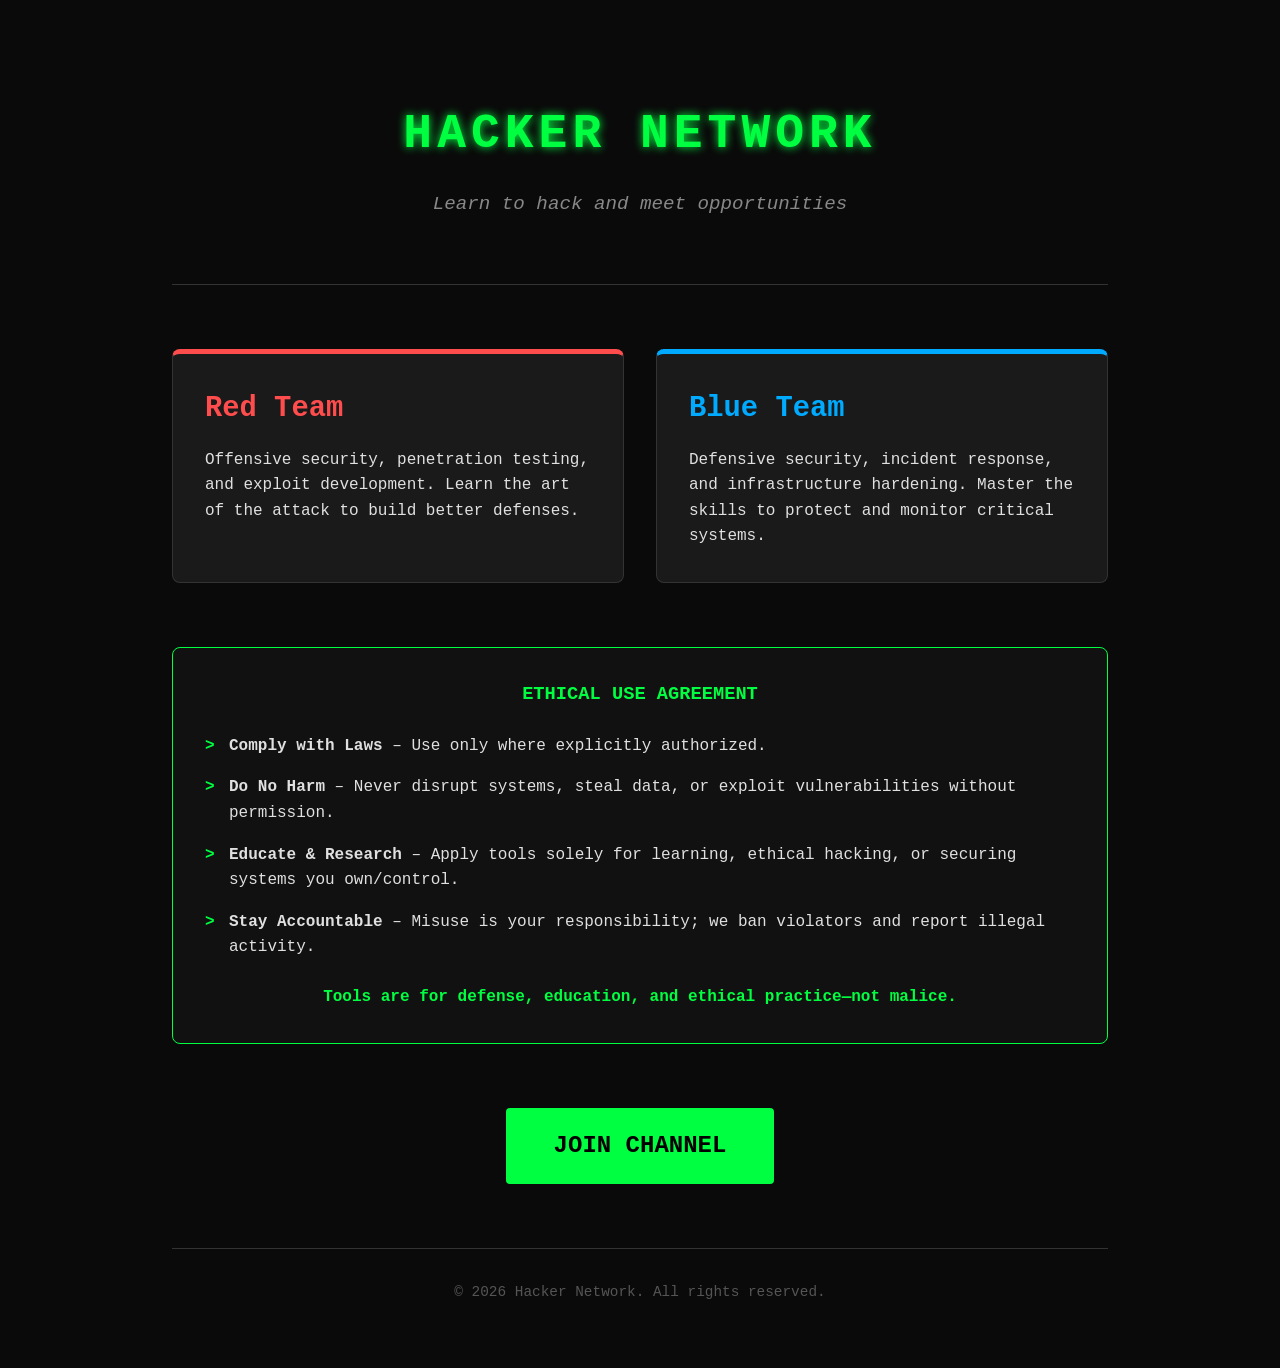
==== Index.html @ 0c7fc890 "Create Index.html for Hacker Network landing page This HTML file serves as the main page for the Hac" ====
<!DOCTYPE html>
<html lang="en">
<head>
    <meta charset="UTF-8">
    <meta name="viewport" content="width=device-width, initial-scale=1.0">
    <title>Hacker Network | Learn to Hack & Meet Opportunities</title>
    <style>
        :root {
            --bg-color: #0a0a0a;
            --text-color: #e0e0e0;
            --accent-red: #ff4d4d;
            --accent-blue: #00aaff;
            --accent-green: #00ff41;
            --card-bg: #1a1a1a;
            --border-color: #333;
        }

        * {
            margin: 0;
            padding: 0;
            box-sizing: border-box;
            font-family: 'Courier New', Courier, monospace;
        }

        body {
            background-color: var(--bg-color);
            color: var(--text-color);
            line-height: 1.6;
            overflow-x: hidden;
        }

        .container {
            max-width: 1000px;
            margin: 0 auto;
            padding: 2rem;
        }

        header {
            text-align: center;
            padding: 4rem 0;
            border-bottom: 1px solid var(--border-color);
        }

        h1 {
            font-size: 3rem;
            color: var(--accent-green);
            text-transform: uppercase;
            letter-spacing: 5px;
            margin-bottom: 1rem;
            text-shadow: 0 0 10px var(--accent-green);
        }

        .tagline {
            font-size: 1.2rem;
            font-style: italic;
            color: #888;
        }

        .hero-section {
            display: flex;
            justify-content: space-between;
            gap: 2rem;
            margin: 4rem 0;
        }

        .team-card {
            flex: 1;
            background: var(--card-bg);
            padding: 2rem;
            border-radius: 8px;
            border: 1px solid var(--border-color);
            transition: transform 0.3s ease, box-shadow 0.3s ease;
        }

        .team-card:hover {
            transform: translateY(-10px);
        }

        .red-team {
            border-top: 5px solid var(--accent-red);
        }

        .red-team:hover {
            box-shadow: 0 0 20px rgba(255, 77, 77, 0.3);
        }

        .blue-team {
            border-top: 5px solid var(--accent-blue);
        }

        .blue-team:hover {
            box-shadow: 0 0 20px rgba(0, 170, 255, 0.3);
        }

        .team-card h2 {
            margin-bottom: 1rem;
            font-size: 1.8rem;
        }

        .red-team h2 { color: var(--accent-red); }
        .blue-team h2 { color: var(--accent-blue); }

        .agreement-section {
            background: #111;
            padding: 2rem;
            border: 1px solid var(--accent-green);
            border-radius: 8px;
            margin: 4rem 0;
        }

        .agreement-section h3 {
            color: var(--accent-green);
            margin-bottom: 1.5rem;
            text-align: center;
            text-transform: uppercase;
        }

        .agreement-list {
            list-style: none;
        }

        .agreement-list li {
            margin-bottom: 1rem;
            padding-left: 1.5rem;
            position: relative;
        }

        .agreement-list li::before {
            content: ">";
            position: absolute;
            left: 0;
            color: var(--accent-green);
            font-weight: bold;
        }

        .agreement-footer {
            margin-top: 1.5rem;
            text-align: center;
            font-weight: bold;
            color: var(--accent-green);
        }

        .cta-section {
            text-align: center;
            margin: 4rem 0;
        }

        .join-btn {
            display: inline-block;
            background: var(--accent-green);
            color: #000;
            padding: 1.2rem 3rem;
            font-size: 1.5rem;
            font-weight: bold;
            text-decoration: none;
            border-radius: 4px;
            transition: all 0.3s ease;
            text-transform: uppercase;
        }

        .join-btn:hover {
            background: #00cc33;
            box-shadow: 0 0 30px var(--accent-green);
            transform: scale(1.05);
        }

        footer {
            text-align: center;
            padding: 2rem;
            color: #555;
            font-size: 0.9rem;
            border-top: 1px solid var(--border-color);
        }

        @media (max-width: 768px) {
            .hero-section {
                flex-direction: column;
            }
            h1 {
                font-size: 2rem;
            }
        }
    </style>
</head>
<body>

    <div class="container">
        <header>
            <h1>Hacker Network</h1>
            <p class="tagline">Learn to hack and meet opportunities</p>
        </header>

        <section class="hero-section">
            <div class="team-card red-team">
                <h2>Red Team</h2>
                <p>Offensive security, penetration testing, and exploit development. Learn the art of the attack to build better defenses.</p>
            </div>
            <div class="team-card blue-team">
                <h2>Blue Team</h2>
                <p>Defensive security, incident response, and infrastructure hardening. Master the skills to protect and monitor critical systems.</p>
            </div>
        </section>

        <section class="agreement-section">
            <h3>Ethical Use Agreement</h3>
            <ul class="agreement-list">
                <li><strong>Comply with Laws</strong> – Use only where explicitly authorized.</li>
                <li><strong>Do No Harm</strong> – Never disrupt systems, steal data, or exploit vulnerabilities without permission.</li>
                <li><strong>Educate & Research</strong> – Apply tools solely for learning, ethical hacking, or securing systems you own/control.</li>
                <li><strong>Stay Accountable</strong> – Misuse is your responsibility; we ban violators and report illegal activity.</li>
            </ul>
            <p class="agreement-footer">Tools are for defense, education, and ethical practice—not malice.</p>
        </section>

        <div class="cta-section">
            <a href="https://whatsapp.com/channel/0029VbAH7YzHbFV1Sa4c980d" class="join-btn" target="_blank">Join Channel</a>
        </div>

        <footer>
            &copy; 2026 Hacker Network. All rights reserved.
        </footer>
    </div>

</body>
                                                                                               </html>
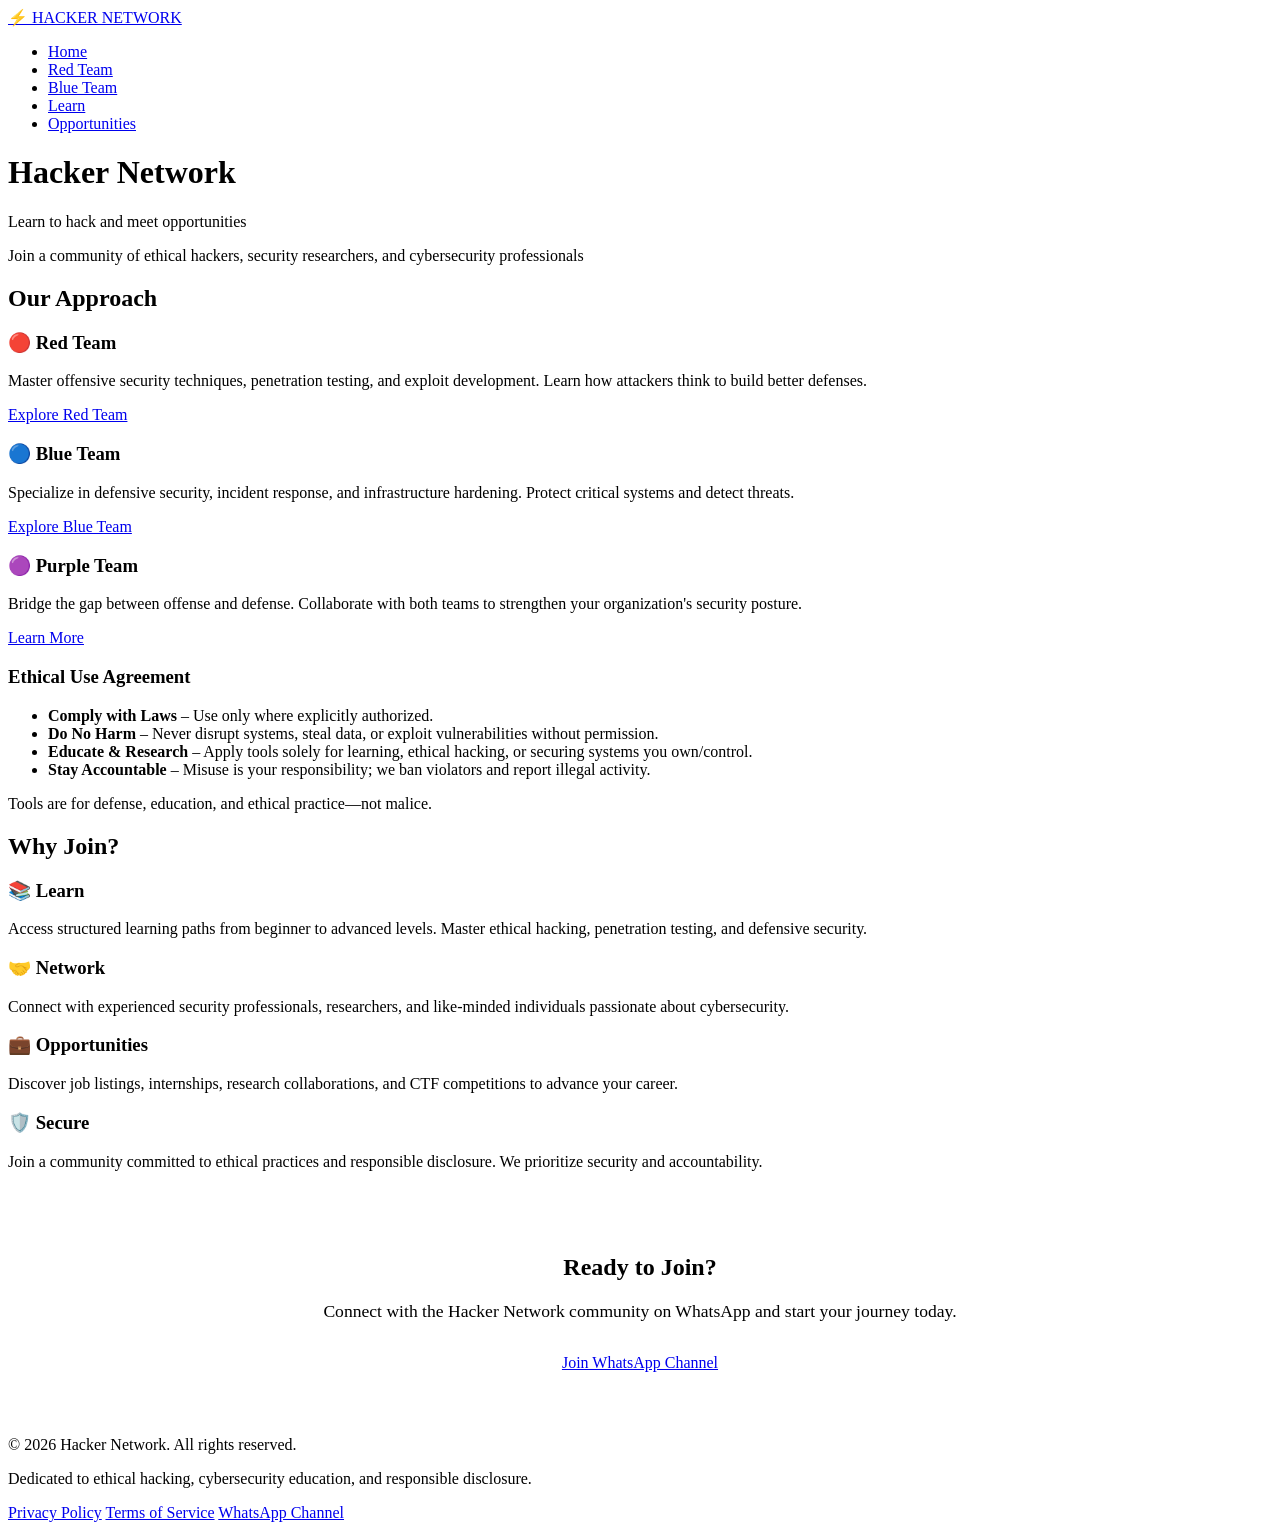
==== commit 5652fba7: "Revise Index.html with new layout and sections Refactored HTML structure, added navigation and hero " ====
--- a/Index.html
+++ b/Index.html
@@ -4,203 +4,57 @@
     <meta charset="UTF-8">
     <meta name="viewport" content="width=device-width, initial-scale=1.0">
     <title>Hacker Network | Learn to Hack & Meet Opportunities</title>
-    <style>
-        :root {
-            --bg-color: #0a0a0a;
-            --text-color: #e0e0e0;
-            --accent-red: #ff4d4d;
-            --accent-blue: #00aaff;
-            --accent-green: #00ff41;
-            --card-bg: #1a1a1a;
-            --border-color: #333;
-        }
-
-        * {
-            margin: 0;
-            padding: 0;
-            box-sizing: border-box;
-            font-family: 'Courier New', Courier, monospace;
-        }
-
-        body {
-            background-color: var(--bg-color);
-            color: var(--text-color);
-            line-height: 1.6;
-            overflow-x: hidden;
-        }
-
-        .container {
-            max-width: 1000px;
-            margin: 0 auto;
-            padding: 2rem;
-        }
-
-        header {
-            text-align: center;
-            padding: 4rem 0;
-            border-bottom: 1px solid var(--border-color);
-        }
-
-        h1 {
-            font-size: 3rem;
-            color: var(--accent-green);
-            text-transform: uppercase;
-            letter-spacing: 5px;
-            margin-bottom: 1rem;
-            text-shadow: 0 0 10px var(--accent-green);
-        }
-
-        .tagline {
-            font-size: 1.2rem;
-            font-style: italic;
-            color: #888;
-        }
-
-        .hero-section {
-            display: flex;
-            justify-content: space-between;
-            gap: 2rem;
-            margin: 4rem 0;
-        }
-
-        .team-card {
-            flex: 1;
-            background: var(--card-bg);
-            padding: 2rem;
-            border-radius: 8px;
-            border: 1px solid var(--border-color);
-            transition: transform 0.3s ease, box-shadow 0.3s ease;
-        }
-
-        .team-card:hover {
-            transform: translateY(-10px);
-        }
-
-        .red-team {
-            border-top: 5px solid var(--accent-red);
-        }
-
-        .red-team:hover {
-            box-shadow: 0 0 20px rgba(255, 77, 77, 0.3);
-        }
-
-        .blue-team {
-            border-top: 5px solid var(--accent-blue);
-        }
-
-        .blue-team:hover {
-            box-shadow: 0 0 20px rgba(0, 170, 255, 0.3);
-        }
-
-        .team-card h2 {
-            margin-bottom: 1rem;
-            font-size: 1.8rem;
-        }
-
-        .red-team h2 { color: var(--accent-red); }
-        .blue-team h2 { color: var(--accent-blue); }
-
-        .agreement-section {
-            background: #111;
-            padding: 2rem;
-            border: 1px solid var(--accent-green);
-            border-radius: 8px;
-            margin: 4rem 0;
-        }
-
-        .agreement-section h3 {
-            color: var(--accent-green);
-            margin-bottom: 1.5rem;
-            text-align: center;
-            text-transform: uppercase;
-        }
-
-        .agreement-list {
-            list-style: none;
-        }
-
-        .agreement-list li {
-            margin-bottom: 1rem;
-            padding-left: 1.5rem;
-            position: relative;
-        }
-
-        .agreement-list li::before {
-            content: ">";
-            position: absolute;
-            left: 0;
-            color: var(--accent-green);
-            font-weight: bold;
-        }
-
-        .agreement-footer {
-            margin-top: 1.5rem;
-            text-align: center;
-            font-weight: bold;
-            color: var(--accent-green);
-        }
-
-        .cta-section {
-            text-align: center;
-            margin: 4rem 0;
-        }
-
-        .join-btn {
-            display: inline-block;
-            background: var(--accent-green);
-            color: #000;
-            padding: 1.2rem 3rem;
-            font-size: 1.5rem;
-            font-weight: bold;
-            text-decoration: none;
-            border-radius: 4px;
-            transition: all 0.3s ease;
-            text-transform: uppercase;
-        }
-
-        .join-btn:hover {
-            background: #00cc33;
-            box-shadow: 0 0 30px var(--accent-green);
-            transform: scale(1.05);
-        }
-
-        footer {
-            text-align: center;
-            padding: 2rem;
-            color: #555;
-            font-size: 0.9rem;
-            border-top: 1px solid var(--border-color);
-        }
-
-        @media (max-width: 768px) {
-            .hero-section {
-                flex-direction: column;
-            }
-            h1 {
-                font-size: 2rem;
-            }
-        }
-    </style>
+    <link rel="stylesheet" href="styles.css">
 </head>
 <body>
 
+    <!-- NAVIGATION -->
+    <nav>
+        <div class="nav-container">
+            <a href="index.html" class="logo">⚡ HACKER NETWORK</a>
+            <ul class="nav-links">
+                <li><a href="index.html">Home</a></li>
+                <li><a href="red-team.html">Red Team</a></li>
+                <li><a href="blue-team.html">Blue Team</a></li>
+                <li><a href="learning.html">Learn</a></li>
+                <li><a href="opportunities.html">Opportunities</a></li>
+            </ul>
+        </div>
+    </nav>
+
+    <!-- HERO SECTION -->
+    <header>
+        <h1>Hacker Network</h1>
+        <p class="tagline">Learn to hack and meet opportunities</p>
+        <p class="subtitle">Join a community of ethical hackers, security researchers, and cybersecurity professionals</p>
+    </header>
+
+    <!-- MAIN CONTENT -->
     <div class="container">
-        <header>
-            <h1>Hacker Network</h1>
-            <p class="tagline">Learn to hack and meet opportunities</p>
-        </header>
 
-        <section class="hero-section">
-            <div class="team-card red-team">
-                <h2>Red Team</h2>
-                <p>Offensive security, penetration testing, and exploit development. Learn the art of the attack to build better defenses.</p>
-            </div>
-            <div class="team-card blue-team">
-                <h2>Blue Team</h2>
-                <p>Defensive security, incident response, and infrastructure hardening. Master the skills to protect and monitor critical systems.</p>
+        <!-- TEAM OVERVIEW -->
+        <section>
+            <h2>Our Approach</h2>
+            <div class="card-grid">
+                <div class="card red-team">
+                    <h3>🔴 Red Team</h3>
+                    <p>Master offensive security techniques, penetration testing, and exploit development. Learn how attackers think to build better defenses.</p>
+                    <a href="red-team.html" class="btn btn-secondary">Explore Red Team</a>
+                </div>
+                <div class="card blue-team">
+                    <h3>🔵 Blue Team</h3>
+                    <p>Specialize in defensive security, incident response, and infrastructure hardening. Protect critical systems and detect threats.</p>
+                    <a href="blue-team.html" class="btn btn-secondary">Explore Blue Team</a>
+                </div>
+                <div class="card">
+                    <h3>🟣 Purple Team</h3>
+                    <p>Bridge the gap between offense and defense. Collaborate with both teams to strengthen your organization's security posture.</p>
+                    <a href="learning.html" class="btn btn-secondary">Learn More</a>
+                </div>
             </div>
         </section>
 
+        <!-- ETHICAL USE AGREEMENT -->
         <section class="agreement-section">
             <h3>Ethical Use Agreement</h3>
             <ul class="agreement-list">
@@ -212,15 +66,50 @@
             <p class="agreement-footer">Tools are for defense, education, and ethical practice—not malice.</p>
         </section>
 
-        <div class="cta-section">
-            <a href="https://whatsapp.com/channel/0029VbAH7YzHbFV1Sa4c980d" class="join-btn" target="_blank">Join Channel</a>
-        </div>
+        <!-- QUICK STATS -->
+        <section>
+            <h2>Why Join?</h2>
+            <div class="card-grid">
+                <div class="card">
+                    <h3>📚 Learn</h3>
+                    <p>Access structured learning paths from beginner to advanced levels. Master ethical hacking, penetration testing, and defensive security.</p>
+                </div>
+                <div class="card">
+                    <h3>🤝 Network</h3>
+                    <p>Connect with experienced security professionals, researchers, and like-minded individuals passionate about cybersecurity.</p>
+                </div>
+                <div class="card">
+                    <h3>💼 Opportunities</h3>
+                    <p>Discover job listings, internships, research collaborations, and CTF competitions to advance your career.</p>
+                </div>
+                <div class="card">
+                    <h3>🛡️ Secure</h3>
+                    <p>Join a community committed to ethical practices and responsible disclosure. We prioritize security and accountability.</p>
+                </div>
+            </div>
+        </section>
 
-        <footer>
-            &copy; 2026 Hacker Network. All rights reserved.
-        </footer>
+        <!-- CTA SECTION -->
+        <section style="text-align: center; padding: 3rem 0;">
+            <h2>Ready to Join?</h2>
+            <p style="font-size: 1.1rem; margin-bottom: 2rem;">Connect with the Hacker Network community on WhatsApp and start your journey today.</p>
+            <a href="https://whatsapp.com/channel/0029VbAH7YzHbFV1Sa4c980d" class="btn btn-primary" target="_blank">Join WhatsApp Channel</a>
+        </section>
+
     </div>
 
+    <!-- FOOTER -->
+    <footer>
+        <div class="footer-content">
+            <p>&copy; 2026 Hacker Network. All rights reserved.</p>
+            <p>Dedicated to ethical hacking, cybersecurity education, and responsible disclosure.</p>
+        </div>
+        <div class="footer-links">
+            <a href="#privacy">Privacy Policy</a>
+            <a href="#terms">Terms of Service</a>
+            <a href="https://whatsapp.com/channel/0029VbAH7YzHbFV1Sa4c980d" target="_blank">WhatsApp Channel</a>
+        </div>
+    </footer>
+
 </body>
-                                                                                               </html>
-
+</html>
